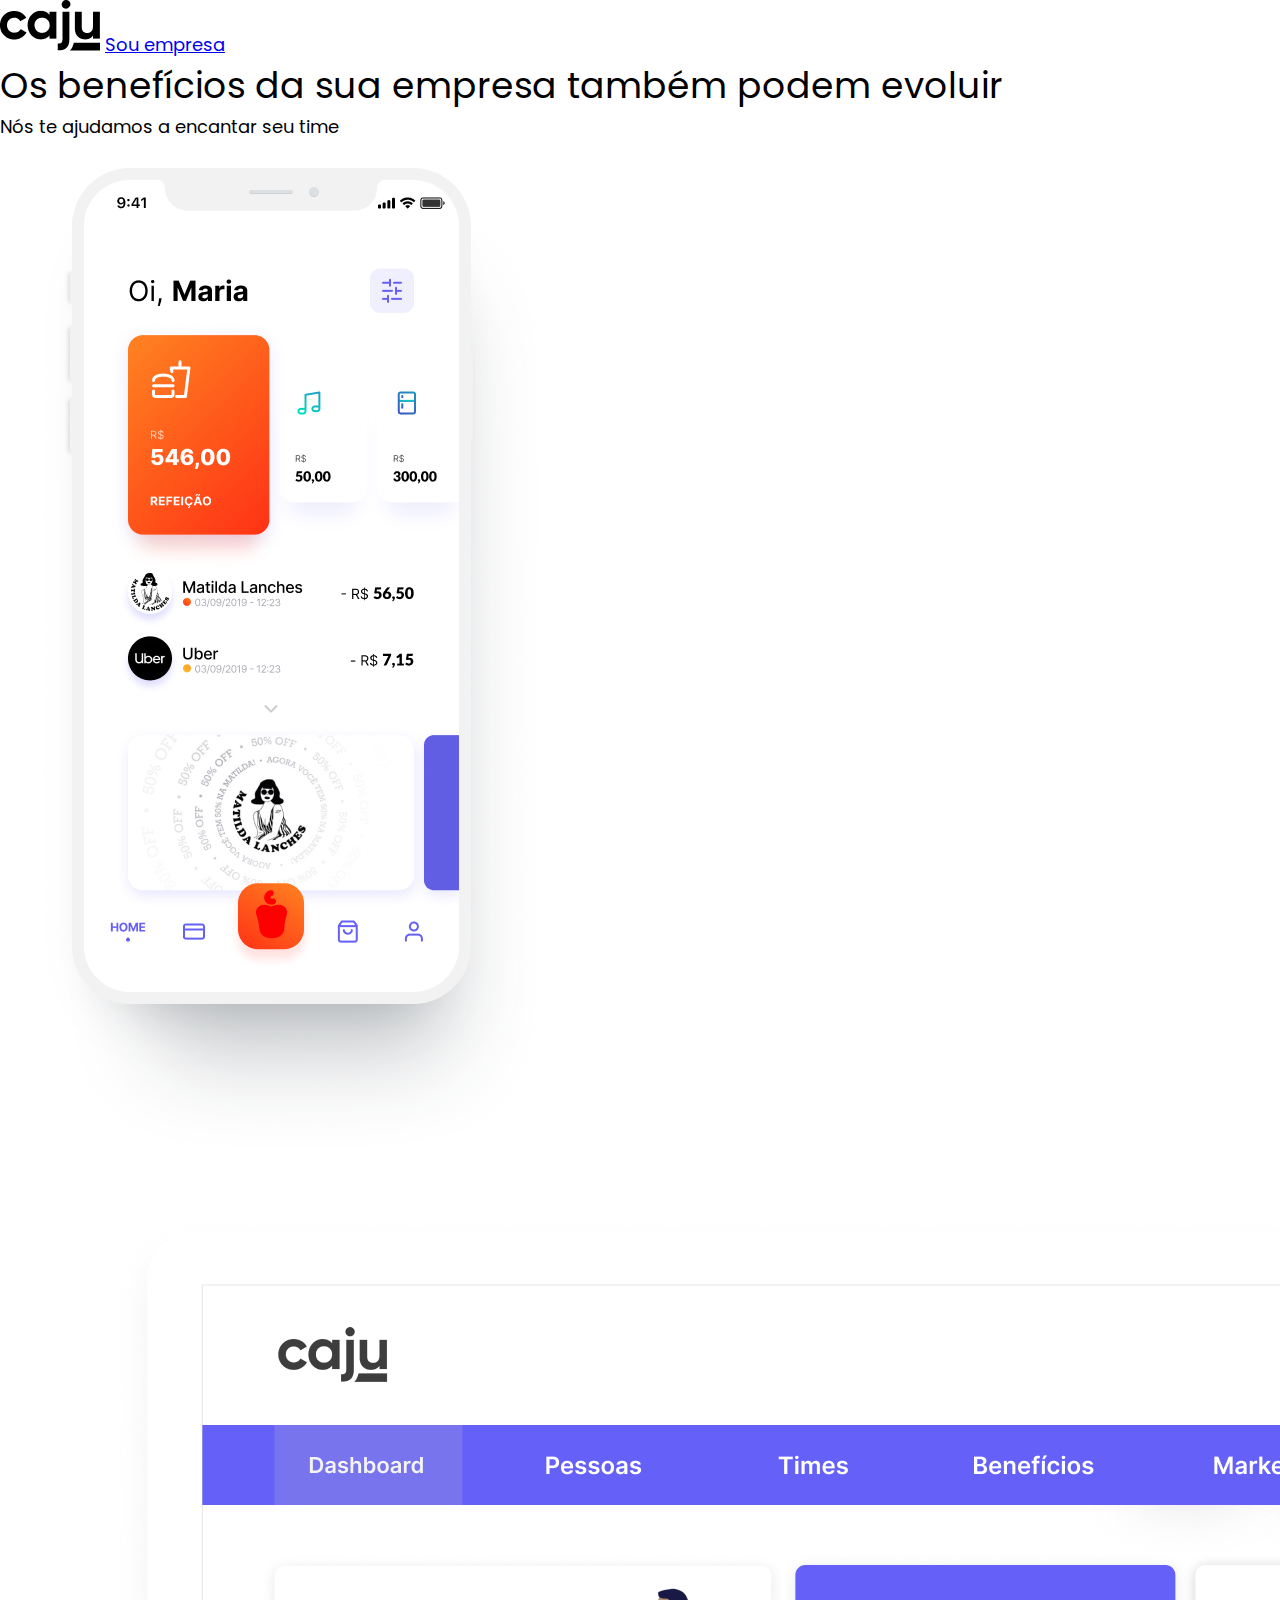
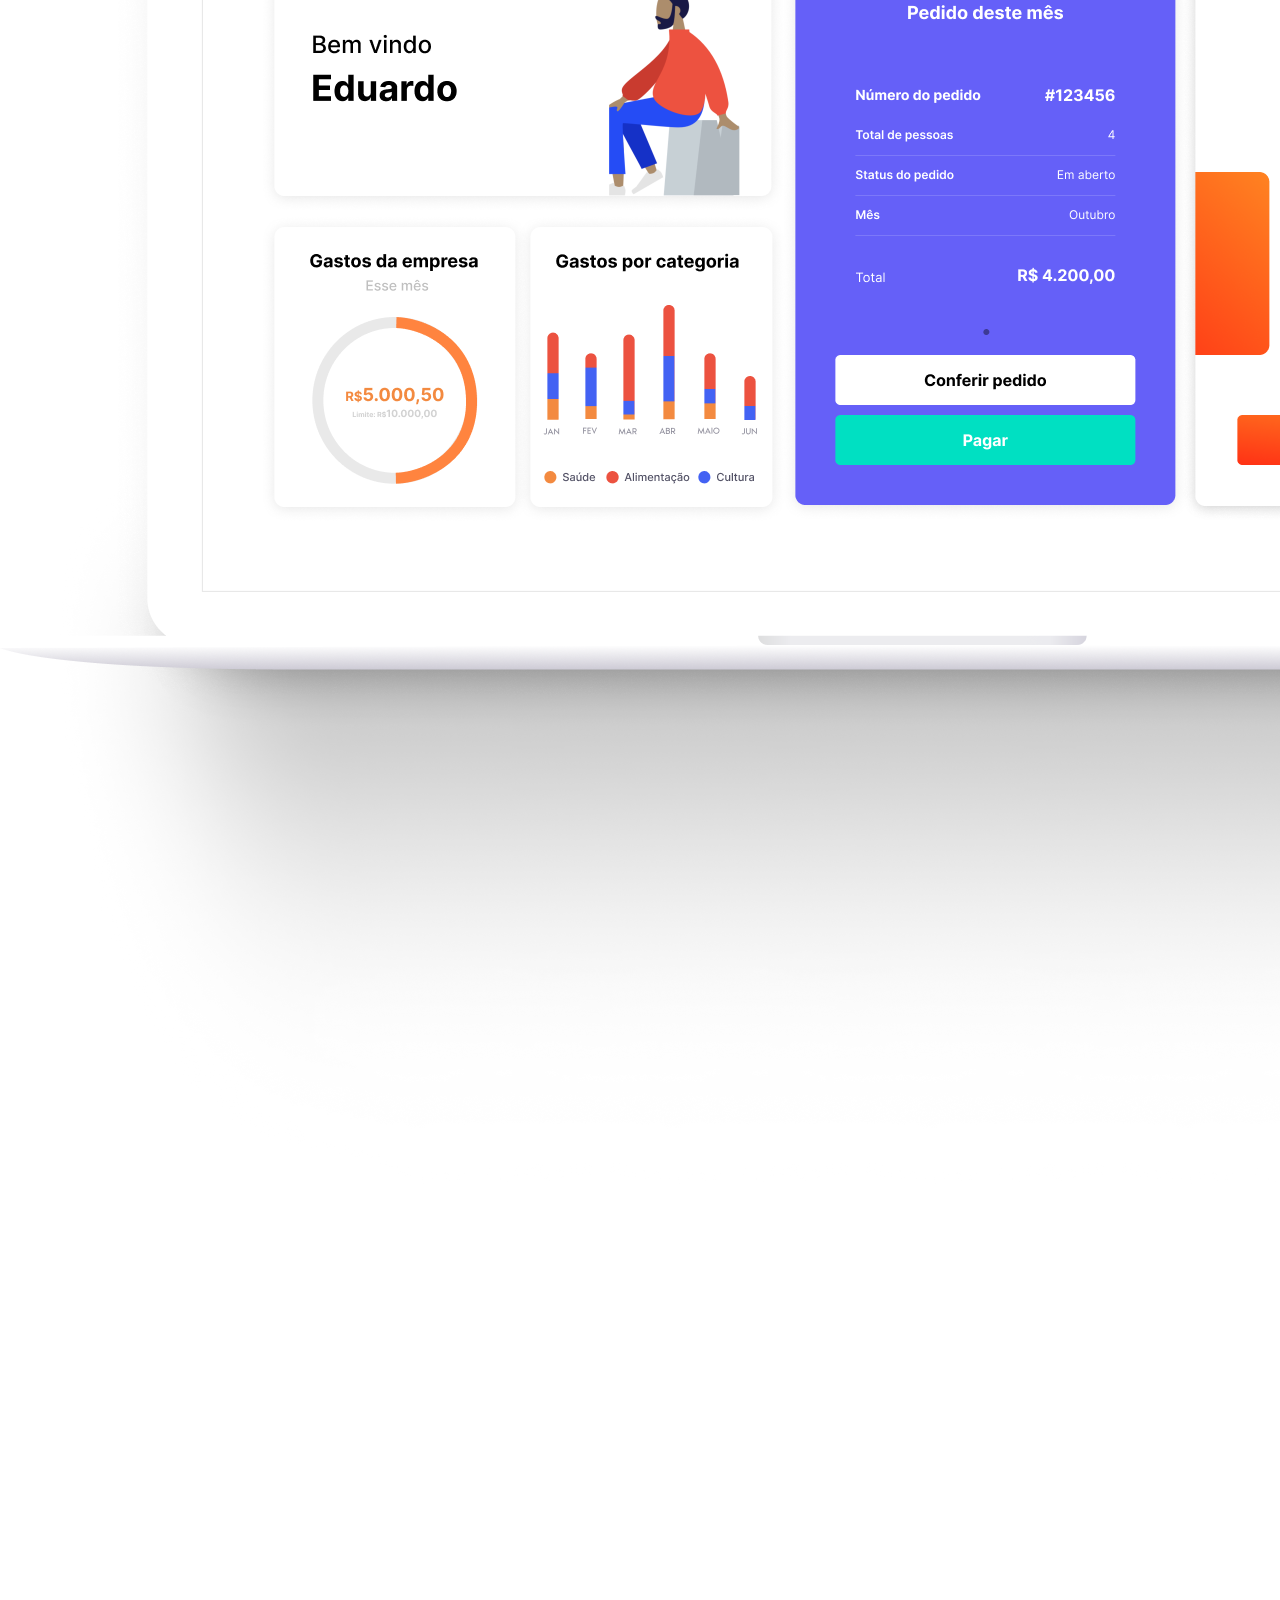
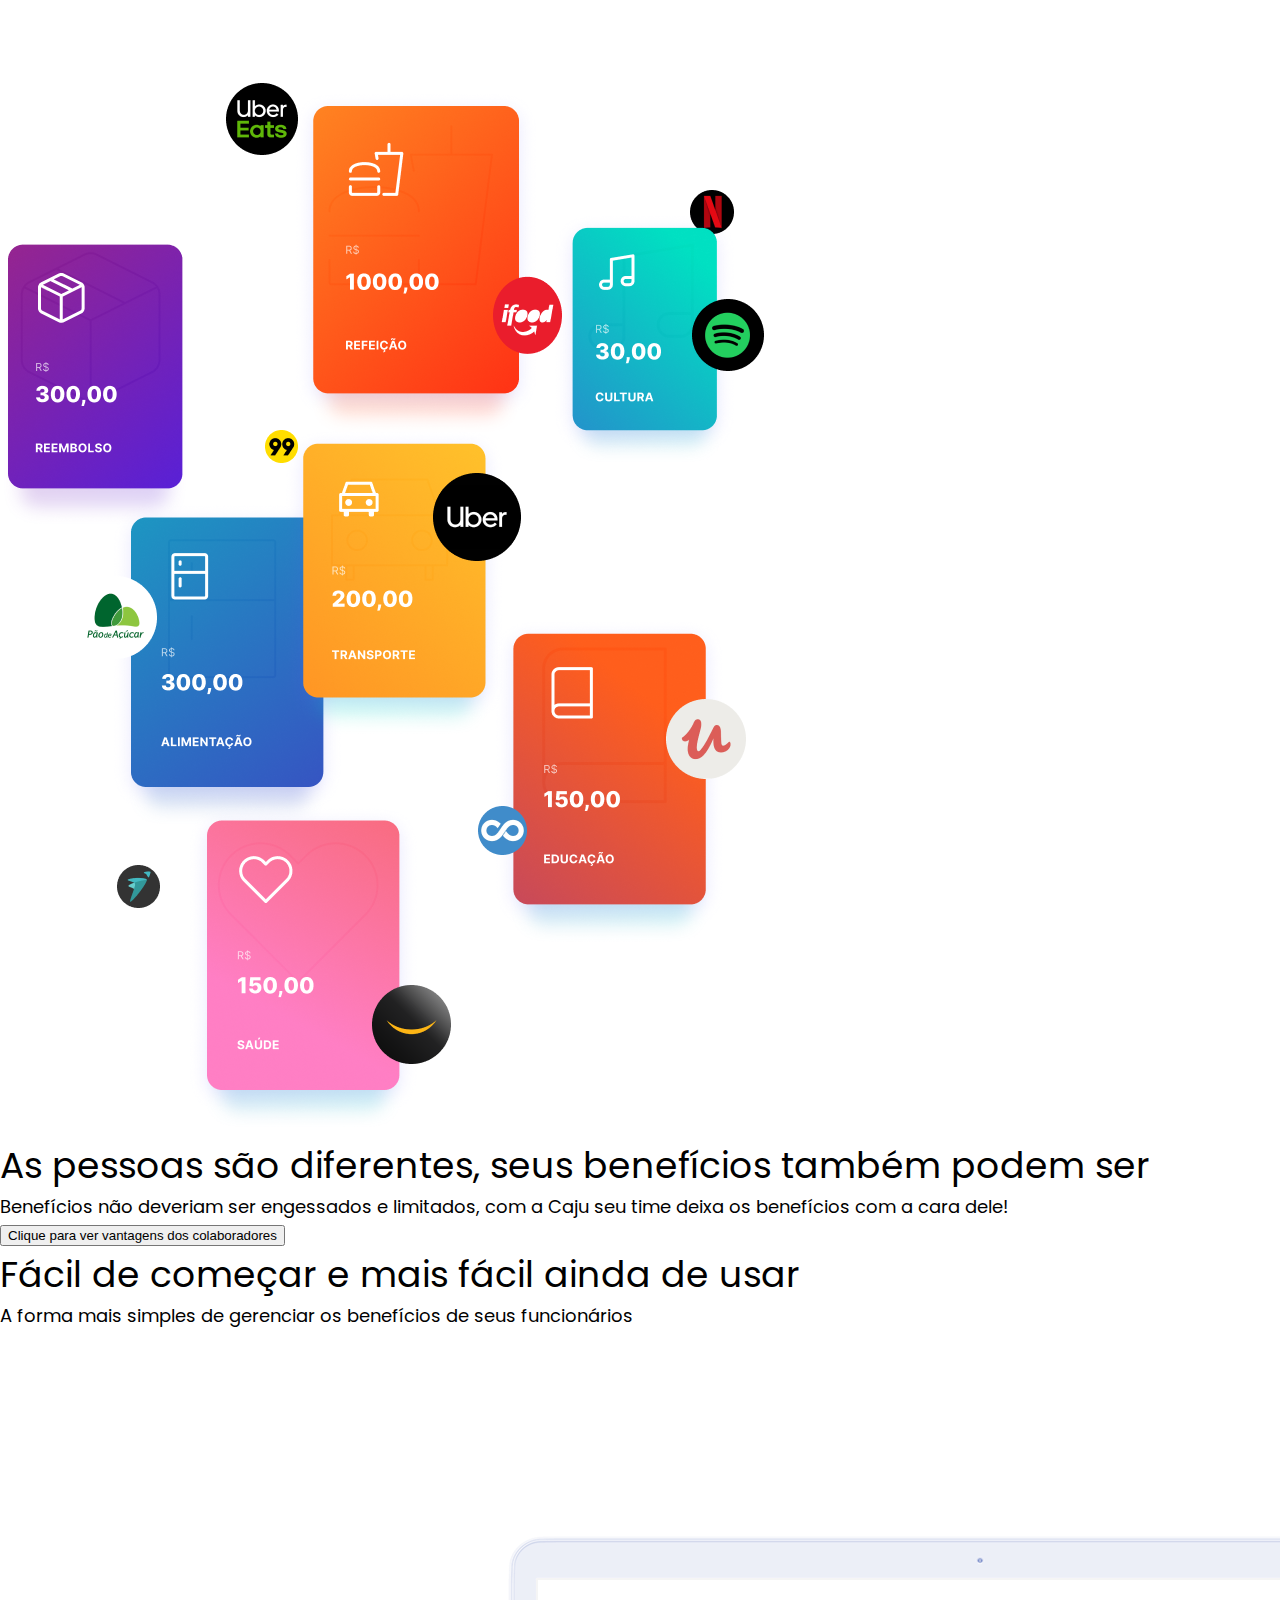
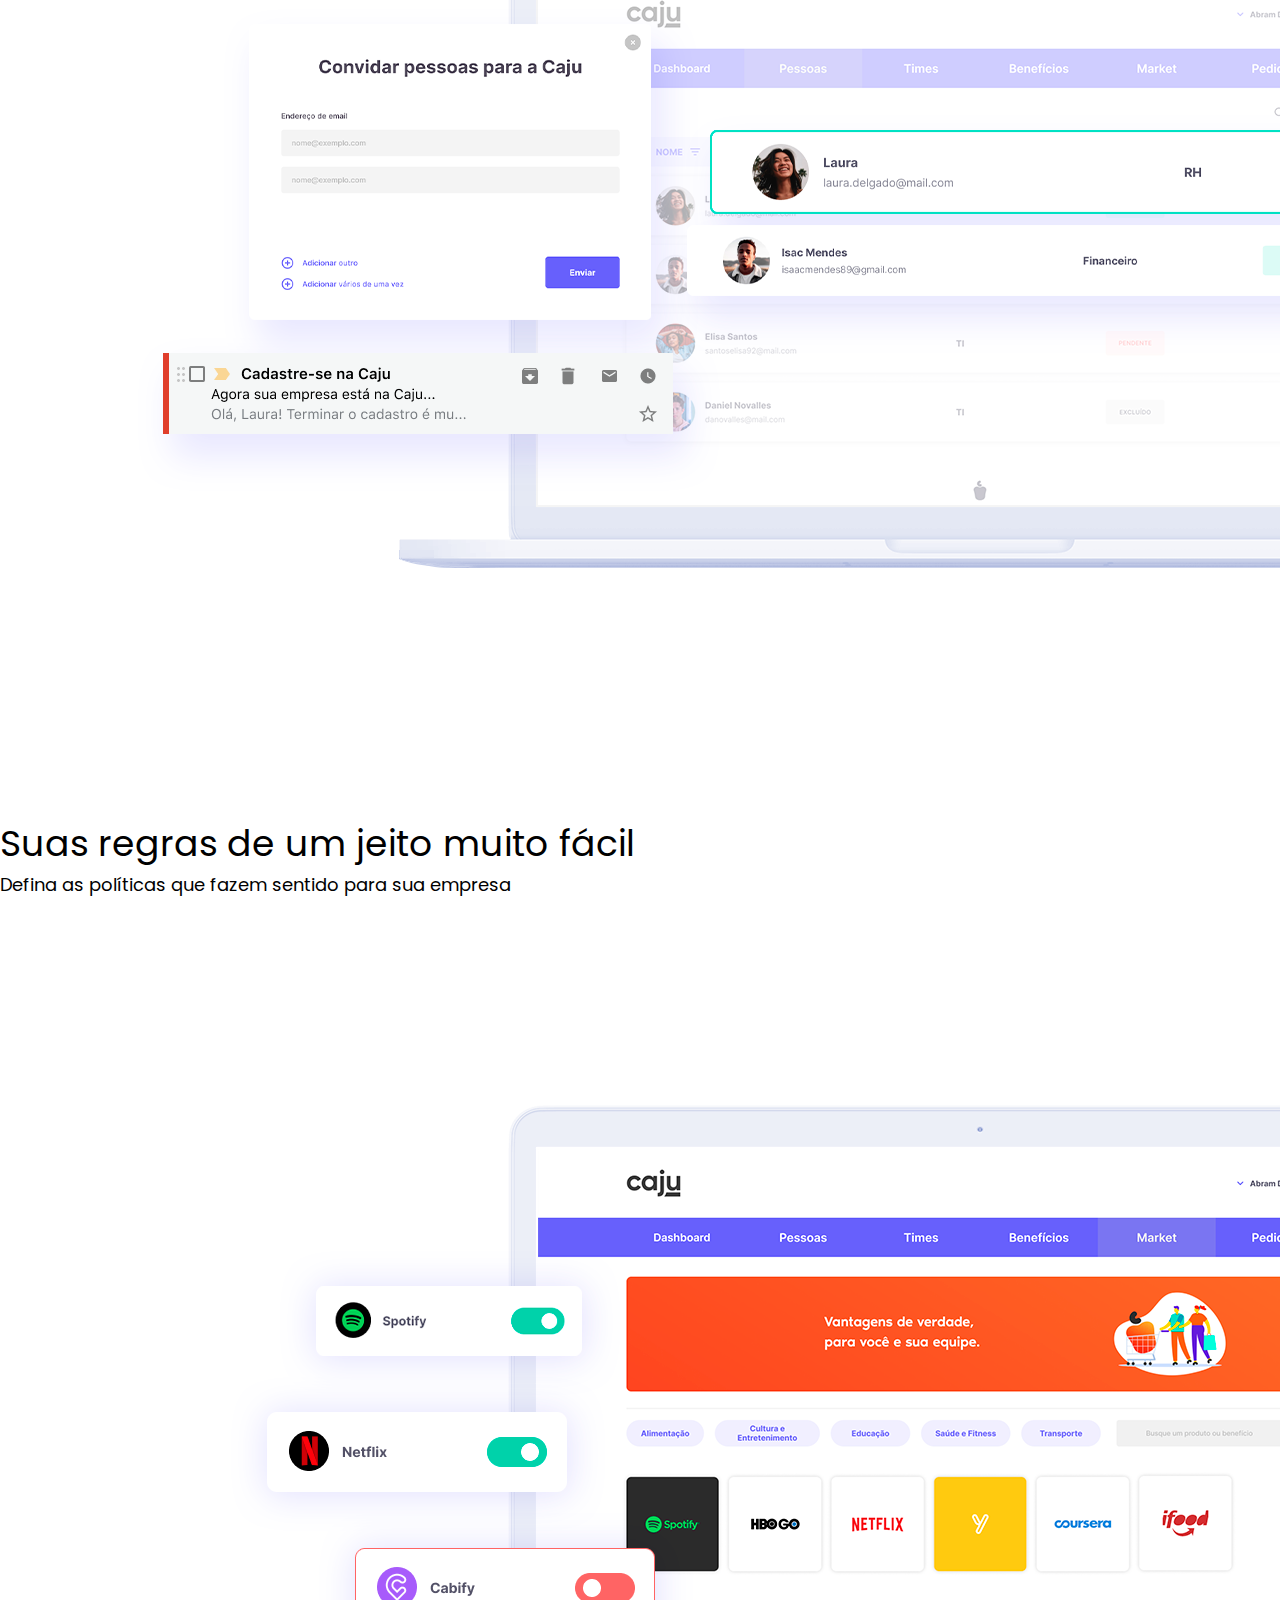
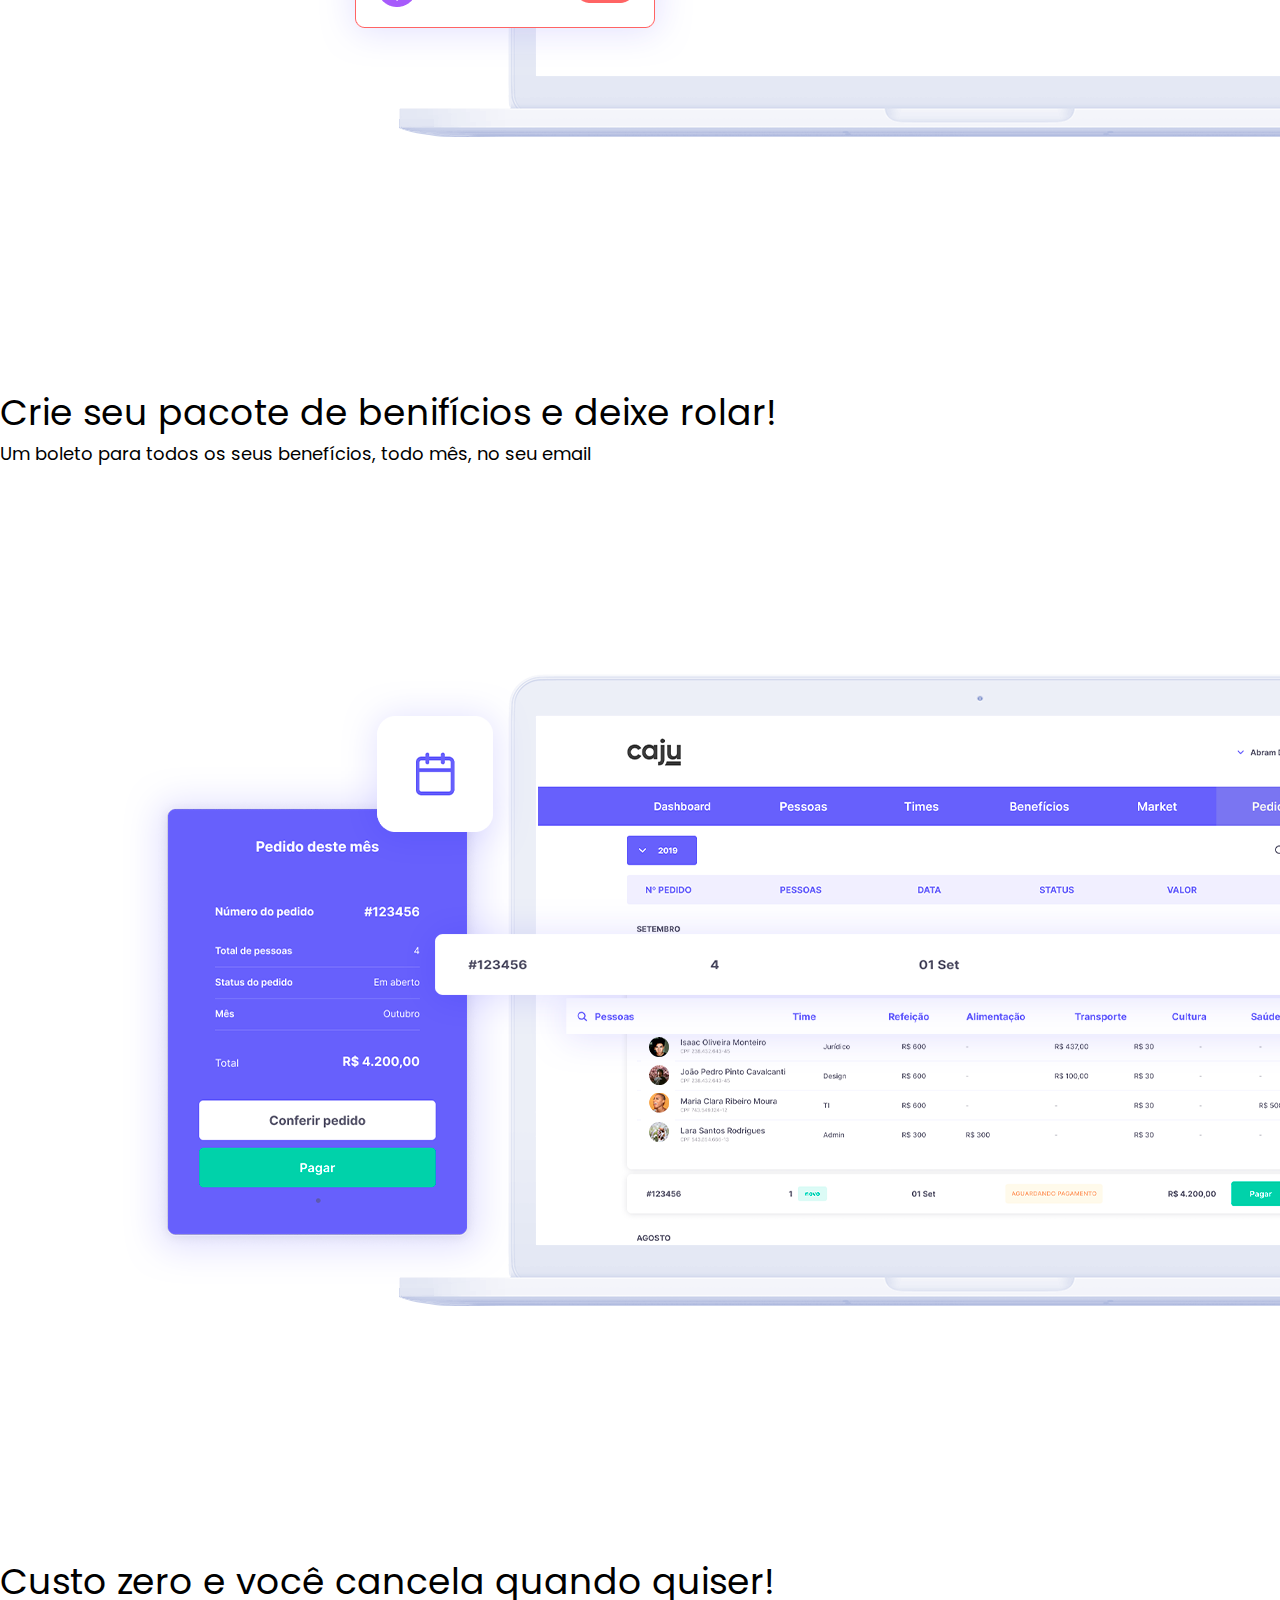
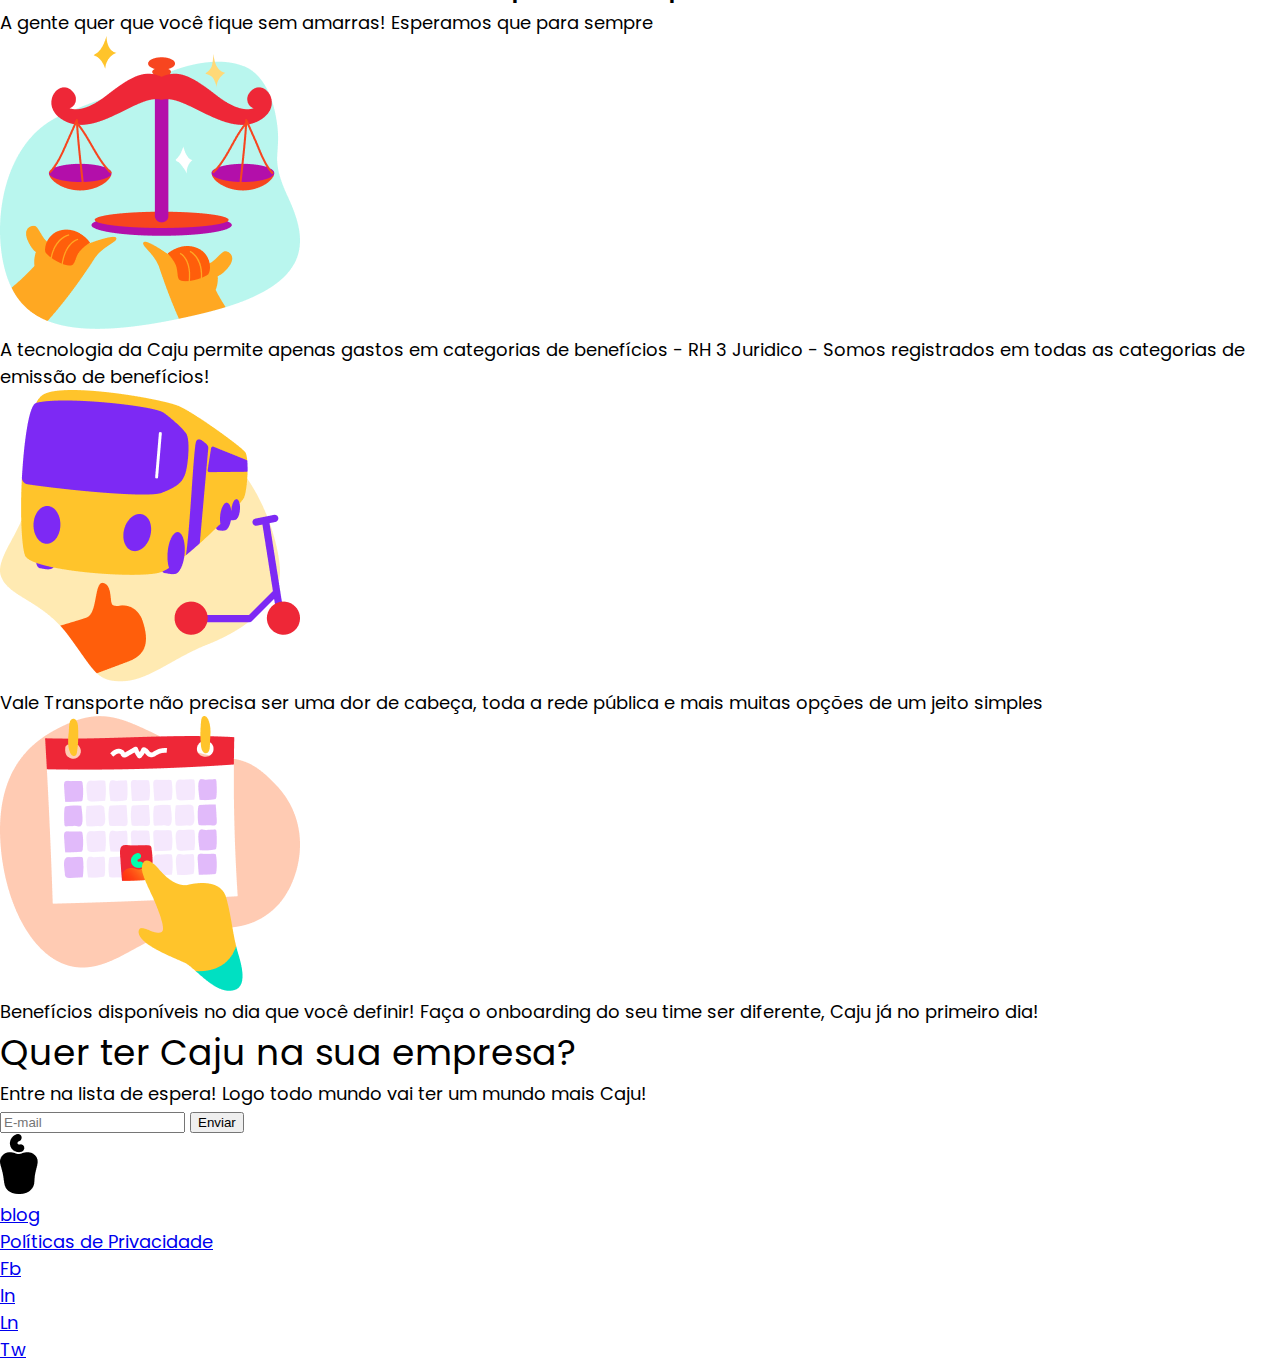
==== lp-b2c.html @ df6cae6b "Commit inicial" ====
<!DOCTYPE html>
<html lang="pt-br">

<head>
    <meta charset="UTF-8">
    <meta name="viewport" content="width=device-width, initial-scale=1.0">
    <meta http-equiv="X-UA-Compatible" content="ie=edge">
    <link rel="stylesheet" href="css/reset.css">
    <title>Caju | Benefícios por inteiro</title>
</head>

<body>
    <header>
        <nav>
            <img src="images/logotype.png" alt="">
            <a class="header-links" href="#">Sou empresa</a>
        </nav>

        <section class="hero-header">
            <article>
                <h1>Os benefícios da sua empresa também podem evoluir</h1>
                <p>Nós te ajudamos a encantar seu time</p>
            </article>
            <div class="img-content">
                <img class="img-scale" src="images/iphone-caju.png" alt="">
                <img class="img-scale" src="images/mac-dashboard.png" alt="">
            </div>
        </section>
    </header>

    <main>
        <section>
            <img class="img-scale" src="images/categories-imgs.png" alt="">
            <article>
                <h1>As pessoas são diferentes, seus benefícios também podem ser</h1>
                <p>Benefícios não deveriam ser engessados e limitados, com a Caju seu time deixa os benefícios com a
                    cara dele!</p>
                <input type="button" value="Clique para ver vantagens dos colaboradores">
            </article>
        </section>

        <section>
            <article>
                <h1>Fácil de começar e mais fácil ainda de usar</h1>
                <p>A forma mais simples de gerenciar os benefícios de seus funcionários</p>
            </article>
            <img src="images/mockup-convite.png" alt="">
        </section>

        <section>
            <article>
                <h1>Suas regras de um jeito muito fácil</h1>
                <p>Defina as políticas que fazem sentido para sua empresa</p>
            </article>
            <img src="images/mockup-market.png" alt="">
        </section>

        <section>
            <article>
                <h1>Crie seu pacote de benifícios e deixe rolar!</h1>
                <p>Um boleto para todos os seus benefícios, todo mês, no seu email</p>
            </article>
            <img src="images/mockup-pedido.png" alt="">
        </section>

    </main>

    <section class="cards-section">
        <article class="cards-section-title">
            <h1>Custo zero e você cancela quando quiser!</h1>
            <p>A gente quer que você fique sem amarras! Esperamos que para sempre </p>
        </article>

        <section class="card">
            <article class="card-elemets">
                <img src="images/card-juridico.png" alt="">
                <p>A tecnologia da Caju permite apenas gastos em categorias de benefícios - RH 3 Juridico - Somos
                    registrados em todas as categorias de emissão de benefícios!</p>
            </article>

            <article class="card-elemets">
                <img src="images/card-vt.png" alt="">
                <p>Vale Transporte não precisa ser uma dor de cabeça, toda a rede pública e mais muitas opções de um
                    jeito simples</p>
            </article>

            <article class="card-elemets">
                <img src="images/card-data.png" alt="">
                <p>Benefícios disponíveis no dia que você definir! Faça o onboarding do seu time ser diferente, Caju já
                    no primeiro dia!</p>
            </article>
        </section>
    </section>

    <section class="lead">
        <article>
            <h1>Quer ter Caju na sua empresa?</h1>
            <p>Entre na lista de espera! Logo todo mundo vai ter um mundo mais Caju!</p>
        </article>
        <form action="">
            <input type="email" name="" id="" placeholder="E-mail">
            <input type="submit" value="Enviar">
            <span></span>
        </form>
    </section>

    <footer>
        <a href="#"><img src="images/logo.png" alt="Logo da Caju"></a>
        <div class="footer-links">
            <ul class="links">
                <li><a href="#">blog</a></li>
                <li><a href="#">Políticas de Privacidade</a></li>
            </ul>
            <ul class="social-links">
                <li><a href="#">Fb</a></li>
                <li><a href="#">In</a></li>
                <li><a href="#">Ln</a></li>
                <li><a href="#">Tw</a></li>
            </ul>
        </div>
    </footer>



</body>

</html>
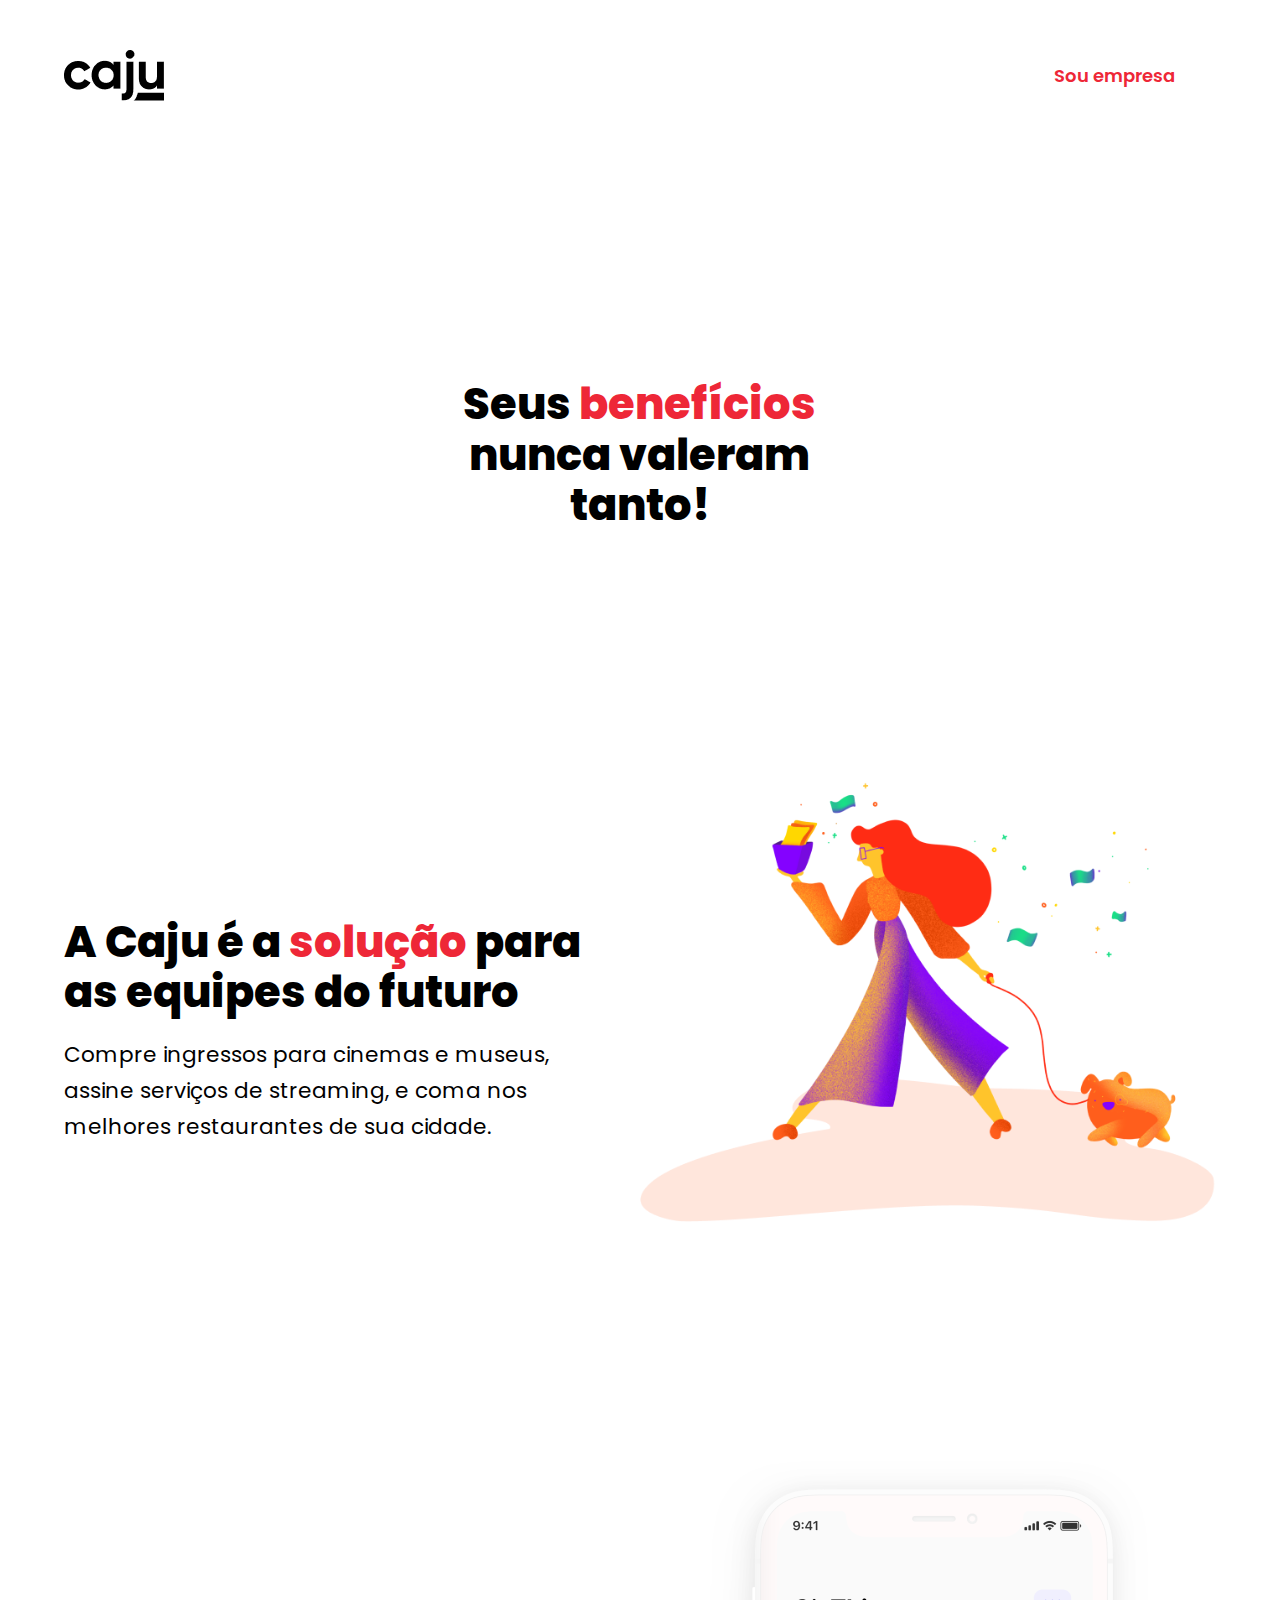
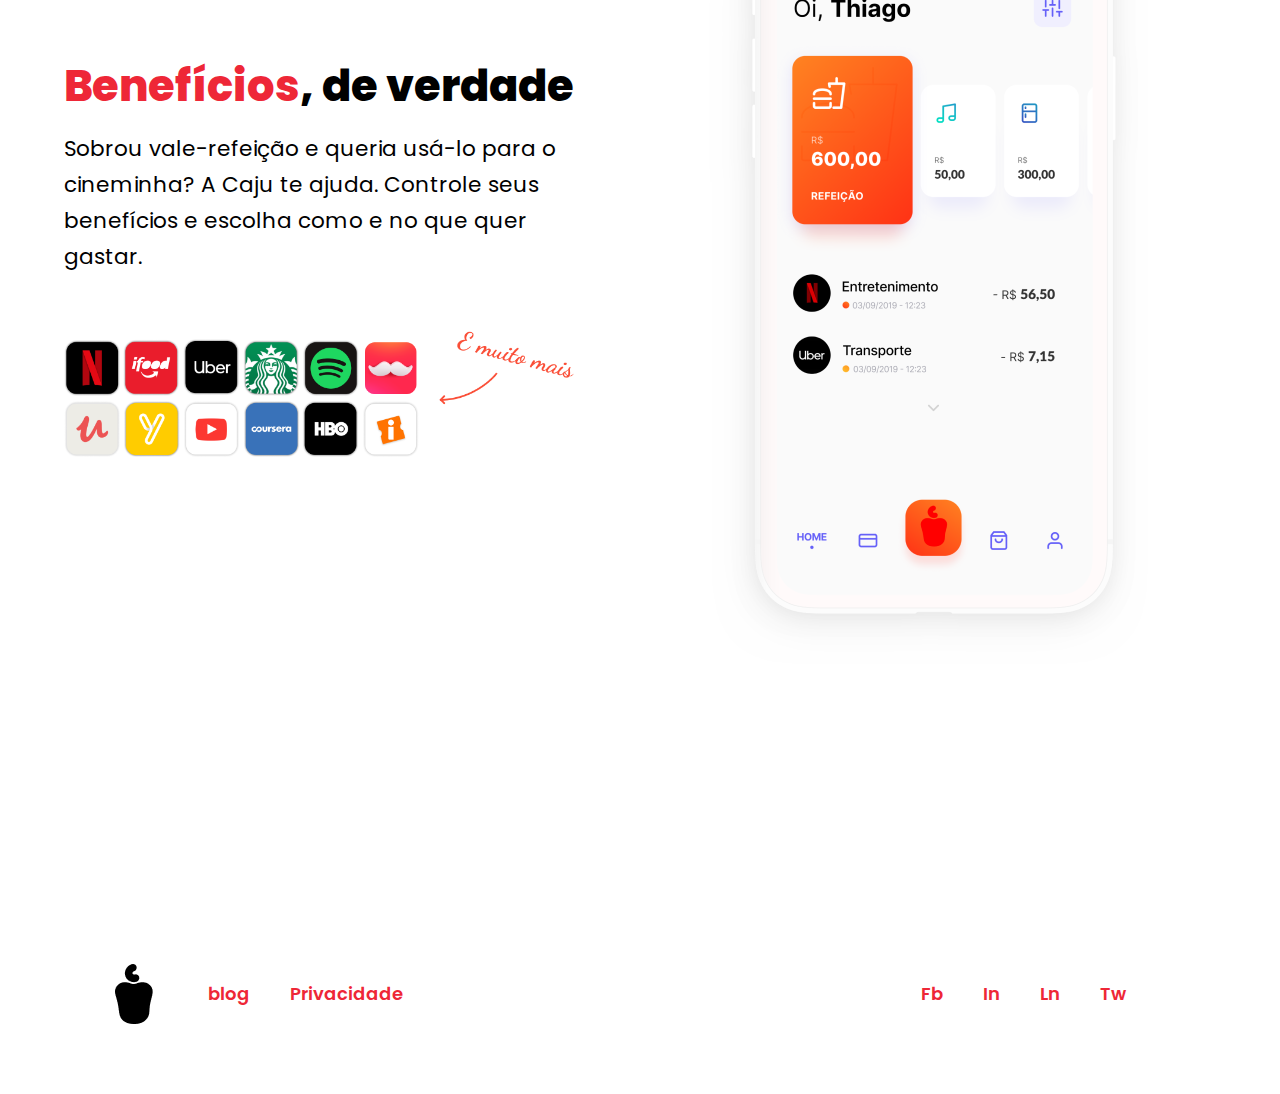
==== commit e4a82f3d: "att na page b2c" ====
--- a/lp-b2c.html
+++ b/lp-b2c.html
@@ -6,6 +6,7 @@
     <meta name="viewport" content="width=device-width, initial-scale=1.0">
     <meta http-equiv="X-UA-Compatible" content="ie=edge">
     <link rel="stylesheet" href="css/reset.css">
+    <link rel="stylesheet" href="estilo.css">
     <title>Caju | Benefícios por inteiro</title>
 </head>
 
@@ -13,103 +14,41 @@
     <header>
         <nav>
             <img src="images/logotype.png" alt="">
-            <a class="header-links" href="#">Sou empresa</a>
+            <a class="header-links" href="index.html">Sou empresa</a>
         </nav>
 
         <section class="hero-header">
-            <article>
-                <h1>Os benefícios da sua empresa também podem evoluir</h1>
-                <p>Nós te ajudamos a encantar seu time</p>
-            </article>
-            <div class="img-content">
-                <img class="img-scale" src="images/iphone-caju.png" alt="">
-                <img class="img-scale" src="images/mac-dashboard.png" alt="">
-            </div>
+            <h1>Seus <span class="red-text">benefícios</span> nunca valeram tanto!</h1>
         </section>
     </header>
 
     <main>
-        <section>
-            <img class="img-scale" src="images/categories-imgs.png" alt="">
-            <article>
-                <h1>As pessoas são diferentes, seus benefícios também podem ser</h1>
-                <p>Benefícios não deveriam ser engessados e limitados, com a Caju seu time deixa os benefícios com a
-                    cara dele!</p>
-                <input type="button" value="Clique para ver vantagens dos colaboradores">
+        <section class="section-caju">
+            <article class="caju-text">
+                <h1>A Caju é a <span class="red-text">solução</span> para as equipes do futuro</h1>
+                <p>Compre ingressos para cinemas e museus, assine serviços de streaming, e coma nos melhores
+                    restaurantes de sua cidade.</p>
             </article>
+            <img class="caju-ilustra" src="images/Ilust.png">
         </section>
 
-        <section>
-            <article>
-                <h1>Fácil de começar e mais fácil ainda de usar</h1>
-                <p>A forma mais simples de gerenciar os benefícios de seus funcionários</p>
+        <section class="section-app">
+            <article class="section-app-text">
+                <h1><span class="red-text">Benefícios</span>, de verdade</h1>
+                <p>Sobrou vale-refeição e queria usá-lo para o cineminha? A Caju te ajuda. Controle seus benefícios e escolha como e no que quer gastar.</p>
+                <img class="app-icons" src="images/app-icons.png" alt="">
             </article>
-            <img src="images/mockup-convite.png" alt="">
-        </section>
-
-        <section>
-            <article>
-                <h1>Suas regras de um jeito muito fácil</h1>
-                <p>Defina as políticas que fazem sentido para sua empresa</p>
-            </article>
-            <img src="images/mockup-market.png" alt="">
-        </section>
-
-        <section>
-            <article>
-                <h1>Crie seu pacote de benifícios e deixe rolar!</h1>
-                <p>Um boleto para todos os seus benefícios, todo mês, no seu email</p>
-            </article>
-            <img src="images/mockup-pedido.png" alt="">
+            <img class="iphone-app" src="images/iphone-app.png">
         </section>
 
     </main>
 
-    <section class="cards-section">
-        <article class="cards-section-title">
-            <h1>Custo zero e você cancela quando quiser!</h1>
-            <p>A gente quer que você fique sem amarras! Esperamos que para sempre </p>
-        </article>
-
-        <section class="card">
-            <article class="card-elemets">
-                <img src="images/card-juridico.png" alt="">
-                <p>A tecnologia da Caju permite apenas gastos em categorias de benefícios - RH 3 Juridico - Somos
-                    registrados em todas as categorias de emissão de benefícios!</p>
-            </article>
-
-            <article class="card-elemets">
-                <img src="images/card-vt.png" alt="">
-                <p>Vale Transporte não precisa ser uma dor de cabeça, toda a rede pública e mais muitas opções de um
-                    jeito simples</p>
-            </article>
-
-            <article class="card-elemets">
-                <img src="images/card-data.png" alt="">
-                <p>Benefícios disponíveis no dia que você definir! Faça o onboarding do seu time ser diferente, Caju já
-                    no primeiro dia!</p>
-            </article>
-        </section>
-    </section>
-
-    <section class="lead">
-        <article>
-            <h1>Quer ter Caju na sua empresa?</h1>
-            <p>Entre na lista de espera! Logo todo mundo vai ter um mundo mais Caju!</p>
-        </article>
-        <form action="">
-            <input type="email" name="" id="" placeholder="E-mail">
-            <input type="submit" value="Enviar">
-            <span></span>
-        </form>
-    </section>
 
     <footer>
         <a href="#"><img src="images/logo.png" alt="Logo da Caju"></a>
-        <div class="footer-links">
             <ul class="links">
                 <li><a href="#">blog</a></li>
-                <li><a href="#">Políticas de Privacidade</a></li>
+                <li><a href="#">Privacidade</a></li>
             </ul>
             <ul class="social-links">
                 <li><a href="#">Fb</a></li>
@@ -117,7 +56,6 @@
                 <li><a href="#">Ln</a></li>
                 <li><a href="#">Tw</a></li>
             </ul>
-        </div>
     </footer>
 
 
--- a/estilo.css
+++ b/estilo.css
@@ -0,0 +1,231 @@
+/* Gerais */
+
+section {
+    /* padding: 100px  40px ; */
+}
+
+h1 {
+    font-size: 2.4rem;
+    font-weight: 800;
+    line-height: 2.8rem;
+    margin-bottom: 20px;
+}
+
+p {
+    font-size: 1.2rem;
+    line-height: 2rem;
+}
+
+/* Navbar */
+
+nav {
+    height: 150px;
+    display: flex;
+    justify-content: space-between;
+    align-items: center;
+    /* padding: 40px; */
+}
+
+.header-links {
+    color: #ee2737;
+    font-weight: 600;
+    padding: 20px 40px;
+    text-decoration: none;
+}
+
+.header-links:hover {
+    background-color: #ee2737;
+    color: white;
+    border-radius: 3rem;
+    box-shadow: 8px 8px 20px 8px rgba(0, 0, 0, 0.1);
+}
+
+/* hero-header */
+
+.hero-header {
+    height: 70vh;
+    display: flex;
+    justify-content: center;
+    align-items: center;
+    text-align: center;
+    width: 40%;
+    margin: 0 auto;
+}
+
+.red-text {
+    color: #ee2737;
+}
+
+/* end hero-header */
+
+/* main */
+
+    /* first section */
+.section-caju {
+    display: grid;
+    grid-template-areas:
+        "image"
+        "text";
+    align-items: center;
+}
+
+.caju-ilustra {
+    grid-area: image;
+    width: 100%;
+    object-fit: scale-down;
+}
+
+.caju-text {
+    grid-area: text;
+    margin-top: 50px;
+}
+
+@media (min-width: 800px){
+    .section-caju {
+        display: grid;
+        grid-template-columns: 1fr 1fr;
+        grid-template-areas:
+            "text image";
+        align-items: center;
+    }
+
+    .caju-text {
+        grid-area: text;
+        padding-right: 10%;
+    }
+
+}
+    
+    /* second section */
+
+.section-app {
+    display: grid;
+    grid-template-areas:
+        "text2"
+    align-items: center;
+    justify-content: center;
+    margin-top: 200px;
+    margin-bottom: 200px;
+}
+
+.iphone-app {
+    display: none;
+}
+
+.section-app-text {
+    grid-area: text2;
+}
+
+.app-icons {
+    width: 100%;
+    object-fit: scale-down;
+    margin-top: 50px;
+}
+
+@media (min-width: 800px){
+    .section-app {
+        display: grid;
+        grid-template-columns: 1fr 1fr;
+        grid-template-areas:
+            "text2 image2";
+        align-items: center;
+        justify-content: center;
+        margin-top: 100px;
+        margin-bottom: 100px;
+    }
+
+    .section-app-text {
+        grid-area: text2;
+        padding-right: 10%;
+    }
+
+    .iphone-app {
+        grid-area: image2;
+        width: 100%;
+        object-fit: scale-down;
+        display: flex;
+    }
+
+    
+}
+
+
+/* end main */
+
+/* footer */
+footer {
+    display: grid;
+    grid-template-areas:
+        "logo"
+        "links"
+        "social";
+    height: 150px;
+    padding: 40px;
+}
+
+footer > a {
+    grid-area: logo;
+    display: flex;
+    justify-content: center;
+    align-items: center;
+    padding: 30px;
+}
+
+.links {
+    grid-area: links;
+    display: flex;
+    justify-content: center;
+    align-items: center;
+    padding: 30px;
+}
+
+.social-links {
+    grid-area: social;
+    display: flex;
+    justify-content: center;
+    align-items: center;
+    padding: 30px;
+}
+
+.links li a,
+.social-links li a{
+    color: #ee2737;
+    font-weight: 600;
+    padding: 10px 20px;
+    text-decoration: none;
+    text-align: center;
+}
+
+.links li a:hover,
+.social-links li a:hover{
+    border-bottom: dotted 2px #ee2737;
+} 
+
+@media (min-width: 800px) {
+    footer {
+        display: grid;
+        grid-template-columns: 5% 1fr 1fr;
+        grid-template-areas:
+            "logo links social";
+        height: 200px;
+        padding: 40px;
+    }
+
+    .links {
+        grid-area: links;
+        display: flex;
+        justify-content: flex-start;
+        align-items: center;
+        padding: 30px;
+    }
+
+    .social-links {
+        grid-area: social;
+        display: flex;
+        justify-content: flex-end;
+        align-items: center;
+        padding: 30px;
+    }
+
+}
+
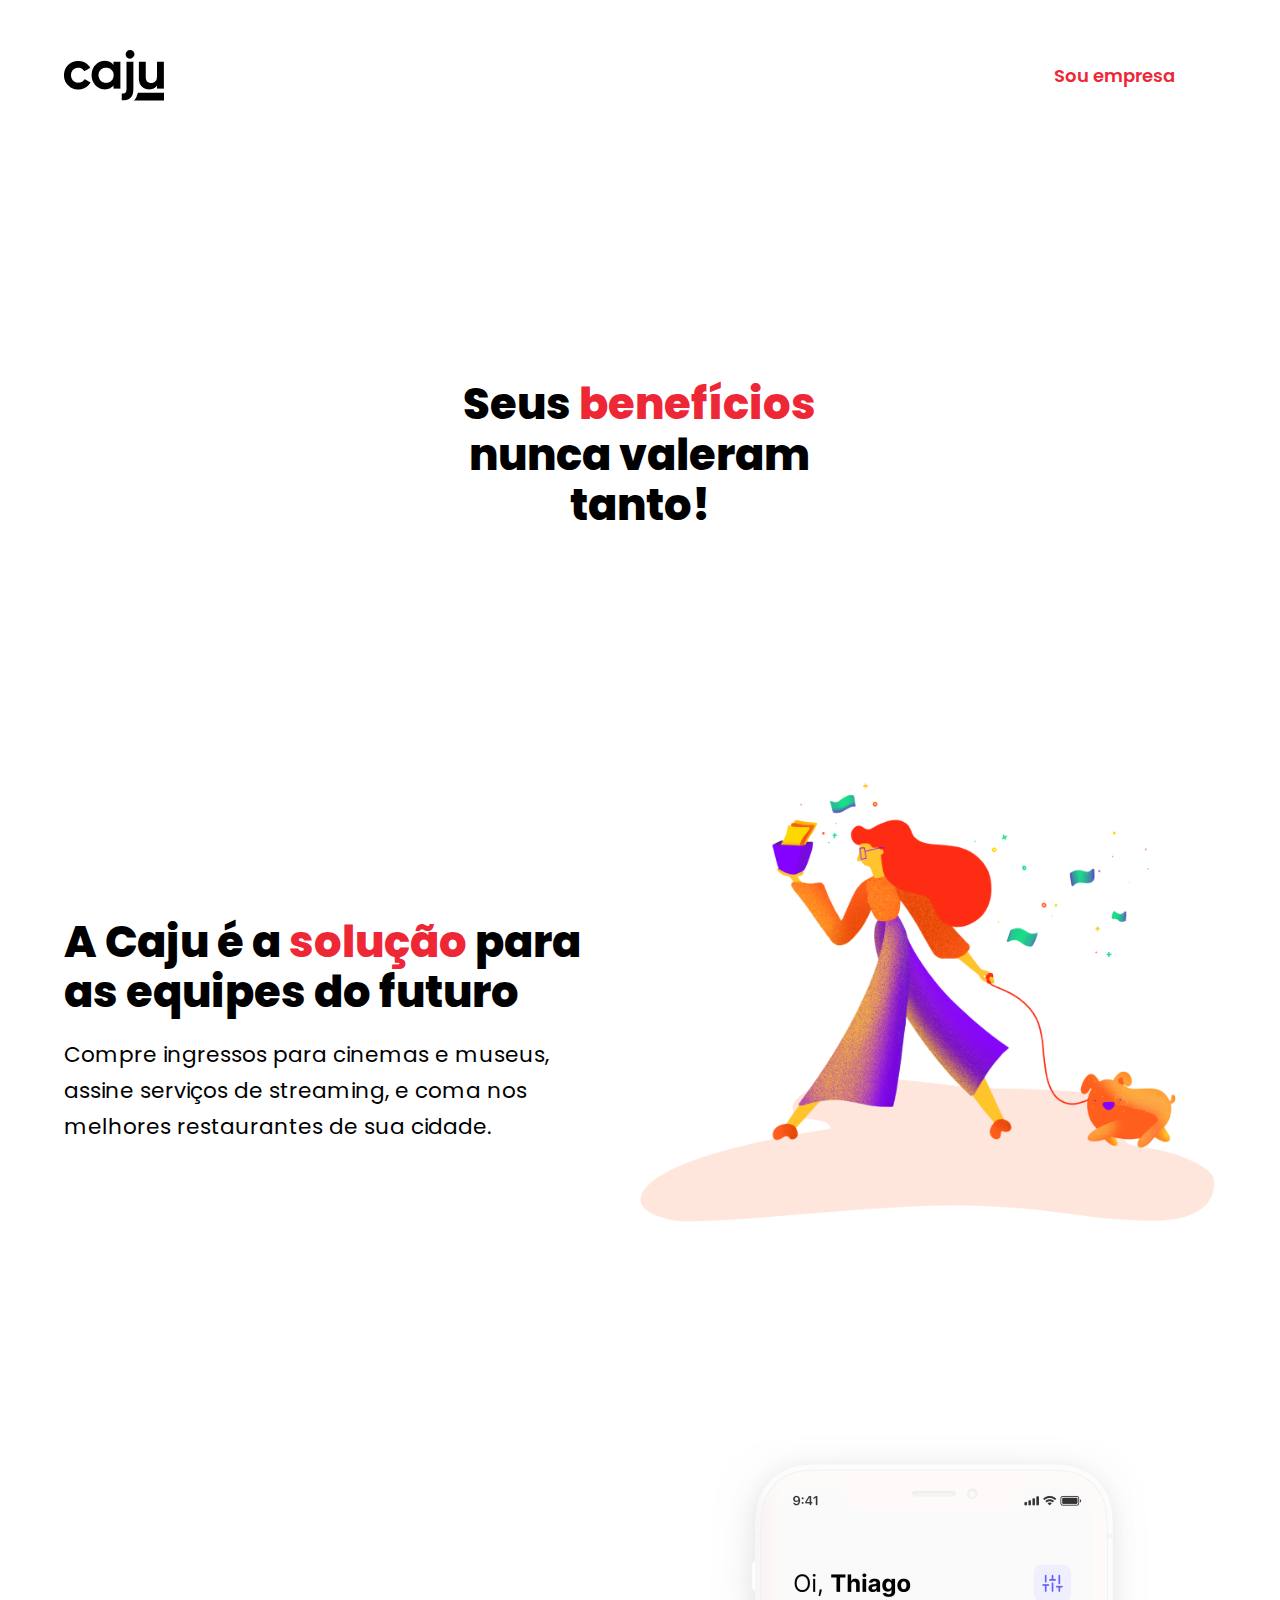
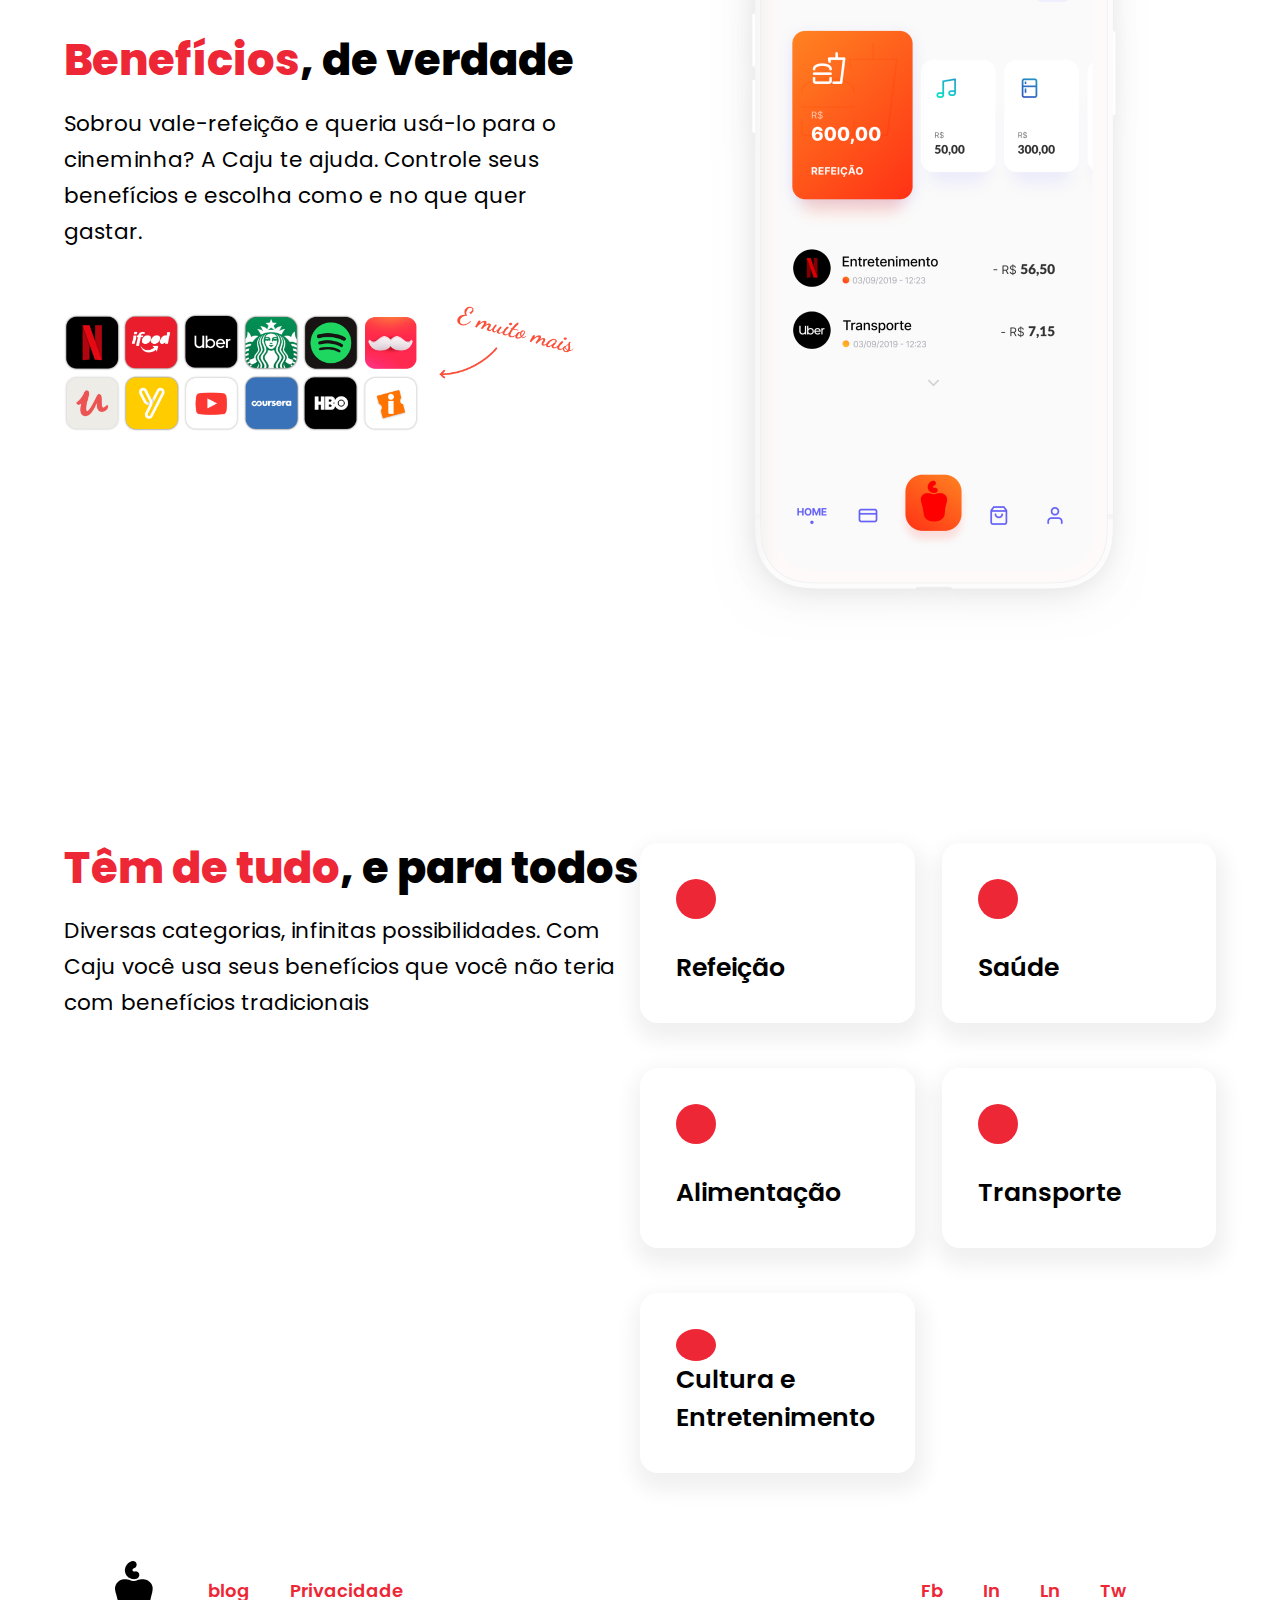
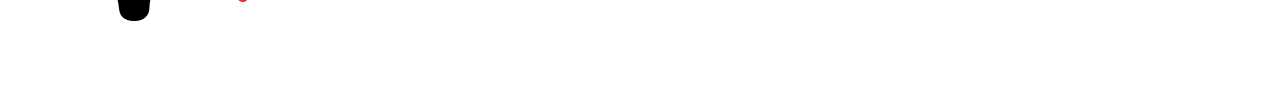
==== commit bc8fed3b: "atualizacoes" ====
--- a/lp-b2c.html
+++ b/lp-b2c.html
@@ -41,6 +41,35 @@
             <img class="iphone-app" src="images/iphone-app.png">
         </section>
 
+        <section class="section-categories">
+            <article>
+                <h1><span class="red-text">Têm de tudo</span>, e para todos</h1>
+                <p>Diversas categorias, infinitas possibilidades. Com Caju você usa seus benefícios que você não teria com benefícios tradicionais</p>
+            </article>
+            <div class="categories">
+                <div class="category-card">
+                    <div class="icon"></div>
+                    <h3>Refeição</h3>
+                </div>
+                <div class="category-card">
+                    <div class="icon"></div>
+                    <h3>Saúde</h3>
+                </div>
+                <div class="category-card">
+                    <div class="icon"></div>
+                    <h3>Alimentação</h3>
+                </div>
+                <div class="category-card">
+                    <div class="icon"></div>
+                    <h3>Transporte</h3>
+                </div>
+                <div class="category-card">
+                    <div class="icon"></div>
+                    <h3>Cultura e Entretenimento</h3>
+                </div>
+            </div>
+        </section>
+
     </main>
 
 
--- a/estilo.css
+++ b/estilo.css
@@ -11,6 +11,11 @@
     margin-bottom: 20px;
 }
 
+h3 {
+    font-size: 1.4rem;
+    font-weight: 600;
+}
+
 p {
     font-size: 1.2rem;
     line-height: 2rem;
@@ -130,8 +135,6 @@
             "text2 image2";
         align-items: center;
         justify-content: center;
-        margin-top: 100px;
-        margin-bottom: 100px;
     }
 
     .section-app-text {
@@ -141,14 +144,59 @@
 
     .iphone-app {
         grid-area: image2;
-        width: 100%;
+        justify-self: center;
         object-fit: scale-down;
         display: flex;
     }
 
-    
-}
-
+}
+
+/* section-categories */
+.section-categories {
+    display: grid;
+    grid-template-areas:
+        "text3"
+        "cards";
+}
+
+.categories {
+    grid-area: cards;
+}
+
+.category-card {
+    background-color: white;
+    padding: 2rem;
+    border-radius: 1rem;
+    display: flex;
+    flex-direction: column;
+    justify-content: space-between;
+    height: 10rem;
+    box-shadow: 2px 10px 20px 8px rgba(0, 0, 0, 0.06);
+    margin-bottom: 1rem;
+}
+
+.icon {
+    background-color: #ee2737;
+    border-radius: 50%;
+    width: 40px;
+    height: 40px;
+}
+
+@media (min-width: 800px){
+    .section-categories {
+        display: grid;
+        grid-template-columns: 1fr 1fr;
+        grid-template-areas:
+            "text3 cards";
+    }
+
+    .categories {
+        display: grid;
+        grid-template-columns: repeat(2, 1fr);
+        grid-gap: 1.5rem;
+    }
+
+}
 
 /* end main */
 
